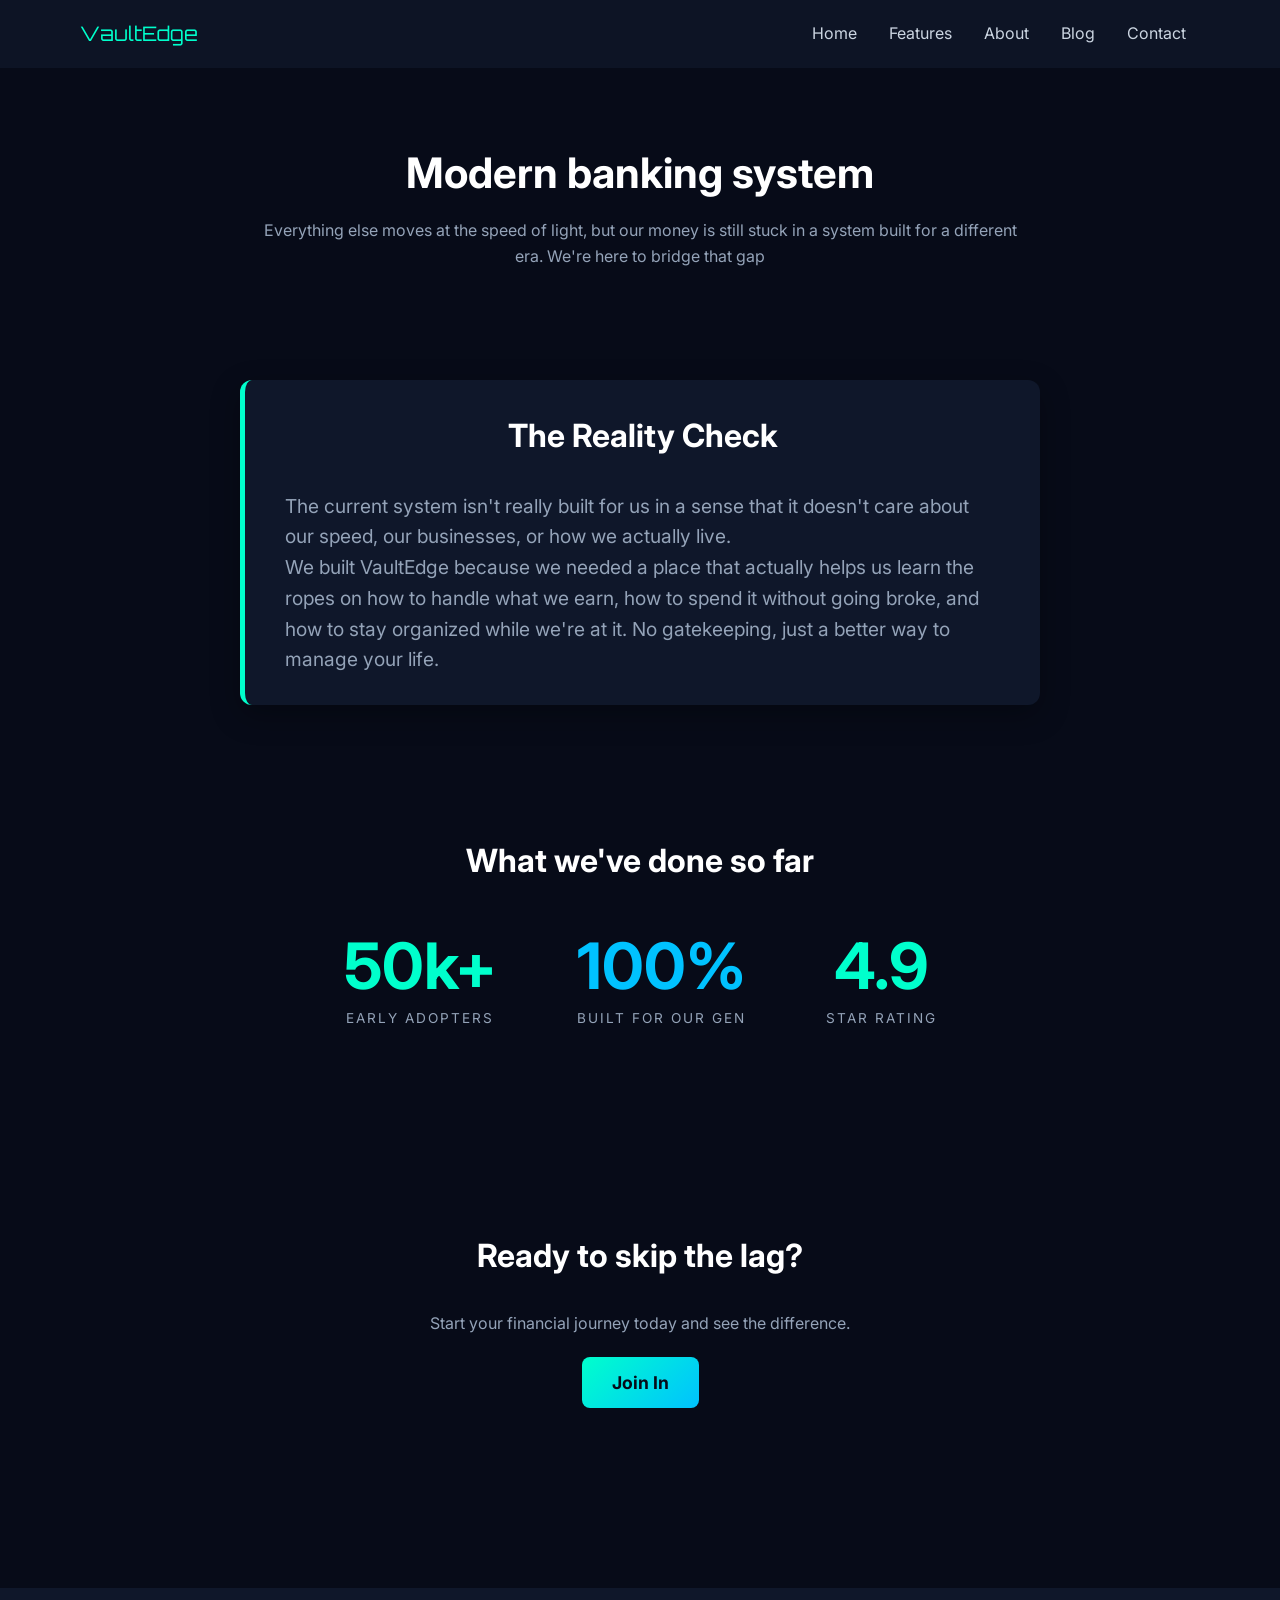
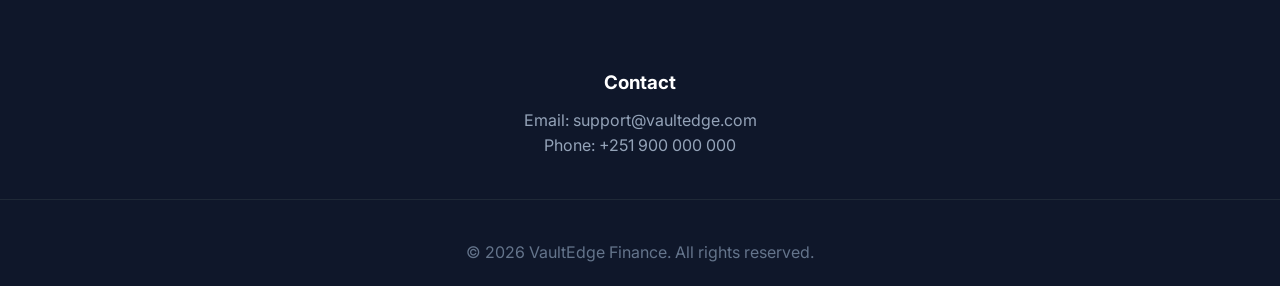
==== about.html @ 32375f2f "Initial commit - website files" ====
<!DOCTYPE html>
<html lang="en">
<head>
    <meta charset="UTF-8">
    <meta name="viewport" content="width=device-width, initial-scale=1.0">
    <title>The VaultEdge Rebellion | Our Story</title>
    <link rel="stylesheet" href="style.css">
</head>
<body>
  <header class="navbar">
    <div class="logo">VaultEdge</div>

    <nav>
        <a href="index.html">Home</a>
        <a href="features.html">Features</a>
        <a href="about.html">About</a>
        <a href="blog.html">Blog</a>
        <a href="contact.html">Contact</a>
    </nav>
</header>

    <section class="about-hero">
        <div class="about-container">
                <h1>Modern banking system </h1>
                <p >
                  Everything else moves at the speed of light, but our money is still stuck in a system built for a different era. We're here to bridge that gap
                </p>
        </div>
    </section>

    <section class="founder-story">
        <div class="founder-container">
            <div class="text-block">
                <h2>The Reality Check</h2>
                  
            <p>The current system isn't really built for us in a sense that it doesn't care about our speed, our businesses, or how we actually live.</p>
            <p>We built VaultEdge because we needed a place that actually helps us learn the ropes on how to handle what we earn, how to spend it without going broke, and how to stay organized while we're at it. No gatekeeping, just a better way to manage your life.</p>
            </div>
        </div>
    </section>

    <section class="action">
        <h2>What we've done so far</h2>
        <div class="stats">
            <div class="stat-item">
                <span style="color: #00ffcc;">50k+</span>
                <p>Early Adopters</p>
            </div>
            <div class="stat-item">
                <span style="color: #00c2ff;">100%</span>
                <p>Built for our Gen</p>
            </div>
            <div class="stat-item">
                <span style="color: #00ffcc;">4.9</span>
                <p>Star Rating</p>
            </div>
        </div>
    </section>

        <section class="info-action">
        <h2>Ready to skip the lag?</h2>
        <p style="margin-bottom: 20px; color: #94a3b8;">Start your financial journey today and see the difference.</p>
        <button style="padding: 15px 30px; font-size: 1.1rem;">Join In</button>
    </section>
    
<footer class="footer">
        <div class="footer-contact">
            <h3>Contact</h3>
            <p>Email: support@vaultedge.com</p>
            <p>Phone: +251 900 000 000</p>
        </div>

        <div class="footer-bottom">
          <p>© 2026 VaultEdge Finance. All rights reserved.</p>
        </div>

</footer>
</body>
</html>
---- style.css ----
/* ================= GOOGLE FONTS ================= */
@import url('https://fonts.googleapis.com/css2?family=Inter:wght@300;400;500;600;700&family=Orbitron:wght@500;700&display=swap');

/* ================= RESET ================= */
* {
    margin: 0;
    padding: 0;
    box-sizing: border-box;
}

/* ================= BODY ================= */
body {
    font-family: 'Inter', sans-serif;
    background: #070b18;
    color: #ffffff;
    line-height: 1.6;
}

/* ================= NAVBAR ================= */
.navbar {
    display: flex;
    justify-content: space-between;
    align-items: center;
    padding: 18px 80px;
    background: rgba(15, 23, 42, 0.8);
    backdrop-filter: blur(10px);
    position: sticky;
    top: 0;
    z-index: 100;
}

.logo {
    font-family: 'Orbitron', sans-serif;
    font-size: 20px;
    color: #00ffcc;
}

nav a {
    margin: 0 14px;
    text-decoration: none;
    color: #cbd5e1;
    transition: 0.3s;
}

nav a:hover {
    color: #00ffcc;
}

/* ================= BUTTON ================= */
button {
    background: linear-gradient(135deg, #00ffcc, #00c2ff);
    border: none;
    padding: 10px 18px;
    border-radius: 8px;
    cursor: pointer;
    font-weight: 600;
    transition: 0.3s;
}

button:hover {
    transform: translateY(-2px);
}

/* ================= HERO ================= */
.hero {
    position: relative;
    height: 100vh;
    display: flex;
    justify-content: space-between;
    align-items: center;
    padding: 80px;
    background: url("images/background1.jpg") center/cover no-repeat;
}

/* DARK OVERLAY */
.hero::before {
    content: "";
    position: absolute;
    inset: 0;
    background: rgba(7, 11, 24, 0.7);
    z-index: 0;
}

.hero > * {
    position: relative;
    z-index: 1;
}

.hero h1 {
    font-size: 48px;
}

.hero p {
    color: #94a3b8;
    max-width: 450px;
    margin: 15px 0;
}

.hero img {
    width: 360px;
    animation: float 3s ease-in-out infinite;
}

/* FLOAT ANIMATION */
@keyframes float {
    0% { transform: translateY(0); }
    50% { transform: translateY(-15px); }
    100% { transform: translateY(0); }
}

/* ================= SECTIONS ================= */
section {
    padding: 80px;
}

h2 {
    font-size: 32px;
    margin-bottom: 30px;
    text-align: center;
}

/* ================= FEATURES ================= */
.features-hero {
    text-align: center;
}
 
.reasons-grid {
    display: grid;
    grid-template-columns: repeat(3, 1fr);
    gap: 25px;
}

.reasons-card {
    background: #0f172a;
    padding: 25px;
    border-radius: 14px;
    text-align: center;
    transition: 0.3s;
}

.reasons-card:hover {
    transform: translateY(-8px);
    border: 1px solid #00ffcc;
}

.reasons-card img {
    width: 60px;
    margin-bottom: 10px;
}

.reasons-card:nth-child(2) {
    background: #111c35;
}

/* About Section */
.action {
    
    padding: 8rem 10%;
    text-align: center;
}

.stats {
    display: flex;
    justify-content: center;
    gap: 4rem;
    margin-top: 3rem;
}

.stats span {
    font-size: 3rem;
    font-weight: 800;
    
}

/* ================= BLOG ================= */
.blog-info{
    text-align: center;
}
.blog-info h1{
    margin-bottom: 20px;
}
.blog-info p{
    color:#94a3b8;
    margin: 0 auto;       
    max-width:750px;
    text-align: center;
}        

.blog {
    padding:40px 60px;

}
.section-title {
    text-align: center;
    margin-bottom: 50px;
    font-size: 2rem;
}
.blog-cards {
    display: grid;
    grid-template-columns: repeat(2, 1fr);
    gap: 40px;
}

.blog-card {
    background: #0f172a;

    border-radius: 15px;
    transition: 0.3s;
    overflow:hidden;

}

.blog-card:hover {
    transform: scale(1.03);
     box-shadow: 0 20px 40px rgba(0, 255, 204, 0.1)

}
.thumbnail {
    position: relative;
    height: 280px;
    width:100%;
}

.thumbnail img {
    display:block;
    width: 100%;
    height: 100%;
    object-fit: cover;
    opacity: 0.7;
    transition: 0.4s;
}

.blog-card:hover .thumbnail img {
    opacity: 1;
    scale: 1.05;
}

.blog-content {
    padding: 30px;
}

.blog-content h3 {
    
    font-size: 1.25rem;
    margin-bottom: 15px;
    color: #ffffff;
}

.blog-content p {
    color: #94a3b8;
    font-size: 0.95rem;
    margin-bottom: 25px;
}

.read-link {
    text-decoration: none;
    color: #00ffcc;
    font-weight: 700;
    font-size: 0.85rem;
    text-transform: uppercase;
    letter-spacing: 1px;
    transition: 0.3s;
}

.read-link:hover {
    color: #00c2ff;
    padding-left: 8px;
}

/* ================= RESPONSIVE ================= */
@media (max-width: 900px) {
    .navbar { padding: 20px 30px; }
    .blog-cards { grid-template-columns: 1fr; }
    .about-hero { padding: 60px 20px; }
}




/* ================= CONTACT ================= */
.contact form {
    display: flex;
    flex-direction: column;
    width: 350px;
    margin: auto;
    gap: 12px;
}

input, textarea {
    padding: 12px;
    border-radius: 8px;
    border: none;
    background: #0f172a;
    color: white;
}

input:focus, textarea:focus {
    outline: 2px solid #00ffcc;
}

/* ================= FOOTER ================= */
.footer {
    padding: 80px 0 20px;
    margin-top: 80px;
    background-color: #0f172a;
    width:100%;
}

.footer-container {
    background-color: #0f172a;
    
    margin: 0 auto;     
    display: flex;
    justify-content: center;
    text-align: center;
    flex-wrap: wrap;
    gap: 40px;
}

.footer-brand h2 {
    color: #00ffcc;
    font-family: 'Orbitron', sans-serif;
}

.footer-brand p {
    color: #94a3b8;
    max-width: 250px;
}

.footer-links a {
    display: block;
    color: #94a3b8;
    text-decoration: none;
    margin: 5px 0;
}

.footer-links a:hover {
    color: #00ffcc;
}

.footer-contact h3,
.footer-links h3 {
    margin-bottom: 10px;
}

.footer-contact {
    text-align: center;
    background-color: #0f172a;
}

.footer-contact p {
    color: #94a3b8;
}

.footer-bottom {
    text-align: center;
    margin-top: 40px;
    padding-top: 40px;
    border-top: 1px solid #1f2937;
    color: #64748b;
    width: 100%;
}

@media (max-width: 1024px) {
    .hero, .about {
        flex-direction: column;
        text-align: center;
    }

    .grid {
        grid-template-columns: repeat(2, 1fr);
    }
}

@media (max-width: 600px) {
    .navbar {
        flex-direction: column;
        padding: 20px;
        gap: 10px;
    }

    .hero {
        flex-direction: column;
        padding: 50px 20px;
    }

    .hero h1 {
        font-size: 32px;
    }

    .grid, .blog-cards {
        grid-template-columns: 1fr;
    }
}

<!-- features page-->

.features-hero {
    text-align: center;
    padding: 80px;
}

.features-hero h1 {
    font-size: 42px;
}

.features-hero p {
    color: #94a3b8;
}

/* FEATURE ROW */
.feature-row {
    display: flex;
    justify-content: space-between;
    align-items: center;
    gap: 60px;
    padding: 80px;
}

/* TEXT */
.feature-text {
    flex: 1;
}

.feature-text p {
    color: #94a3b8;
    margin-top: 10px;
}

/* IMAGE RIGHT SIDE */
.feature-image {
    flex: 1;
    display: flex;
    justify-content: flex-end;
}

.feature-image img {
    width: 80%;
    max-width: 400px;
}

/* ALTERNATE LAYOUT (PRO LOOK) */
.feature-row:nth-child(even) {
    flex-direction: row-reverse;
}

/* MOBILE */
@media (max-width: 600px) {
    .feature-row {
        flex-direction: column;
        text-align: center;
    }

    .feature-image {
        justify-content: center;
    }
}


/* ================= ABOUT page================= */

.about-container {
    max-width: 1200px;
    margin: 0 auto;
    padding: 0 20px;
}

.about-hero {
    padding: 80px 0 80px;
    text-align: center;
}


.about-hero h1 {
    font-size: 42px;
    line-height: 1.2;
    margin-bottom: 20px;
}

.about-container p {
    color: #94a3b8;
    max-width: 780px;
    margin: 0 auto;
    margin: 0 auto;
}

.founder-story {
    padding: 30px 0;
    text-align: center;
    
}

.container {
    max-width: 1100px;
    margin: 0 auto;
    padding: 0 20px;
}

.text-block {
    flex: 1;
    max-width: 800px;
    margin: 0 auto;
    text-align: left;
    background: #0f172a;
    padding: 30px 40px;
    border-radius: 12px;
    box-shadow: 0 10px 30px rgba(0, 0, 0, 0.3);
    border-left: 5px solid #00ffcc; 

}

.text-block p {
    color: #94a3b8;
    margin: 0 auto;
    font-size: 1.2rem;
     line-height: 1.6;

   
}
    
.action {
    padding: 100px 0;
    text-align: center;
}

.action h2 {

    margin-bottom: 35px;
    text-align: center;
}

.stats {
    display: flex;
    justify-content: center;
    gap: 80px;
}

.stat-item span {
    display: block;
    
    font-size: 4rem;
    font-weight: 700;
    line-height: 1;
    margin-bottom: 10px;
}

.stat-item p {
    color: #94a3b8;
    text-transform: uppercase;
    letter-spacing: 2px;
    font-size: 0.85rem;
}


.info-action {
    padding: 100px 0;
    text-align: center;
}



button {
    background: linear-gradient(135deg, #00ffcc, #00c2ff);
    color: #070b18;
    border: none;
    border-radius: 8px;
    cursor: pointer;
    font-weight: 700;
    font-family: 'Inter', sans-serif;
    transition: 0.3s cubic-bezier(0.175, 0.885, 0.32, 1.275);
}

button:hover {
    transform: translateY(-5px);
    box-shadow: 0 10px 20px rgba(0, 255, 204, 0.3);
}

/* ================= RESPONSIVE ================= */
@media (max-width: 1024px) {
    .info-action {
        flex-direction: column;
        text-align: center;
    }
    
    .text-block h2 {
        text-align: center;
    }

    .visual-block {
        justify-content: center;
    }

    .stats {
        flex-direction: column;
        gap: 50px;
    }
    
    .stat-item span {
        font-size: 3rem;
    }
}

@media (max-width: 600px) {
    section {
        padding: 60px 20px;
    }
    
    .about-hero h1 {
        font-size: 32px;
    }
}
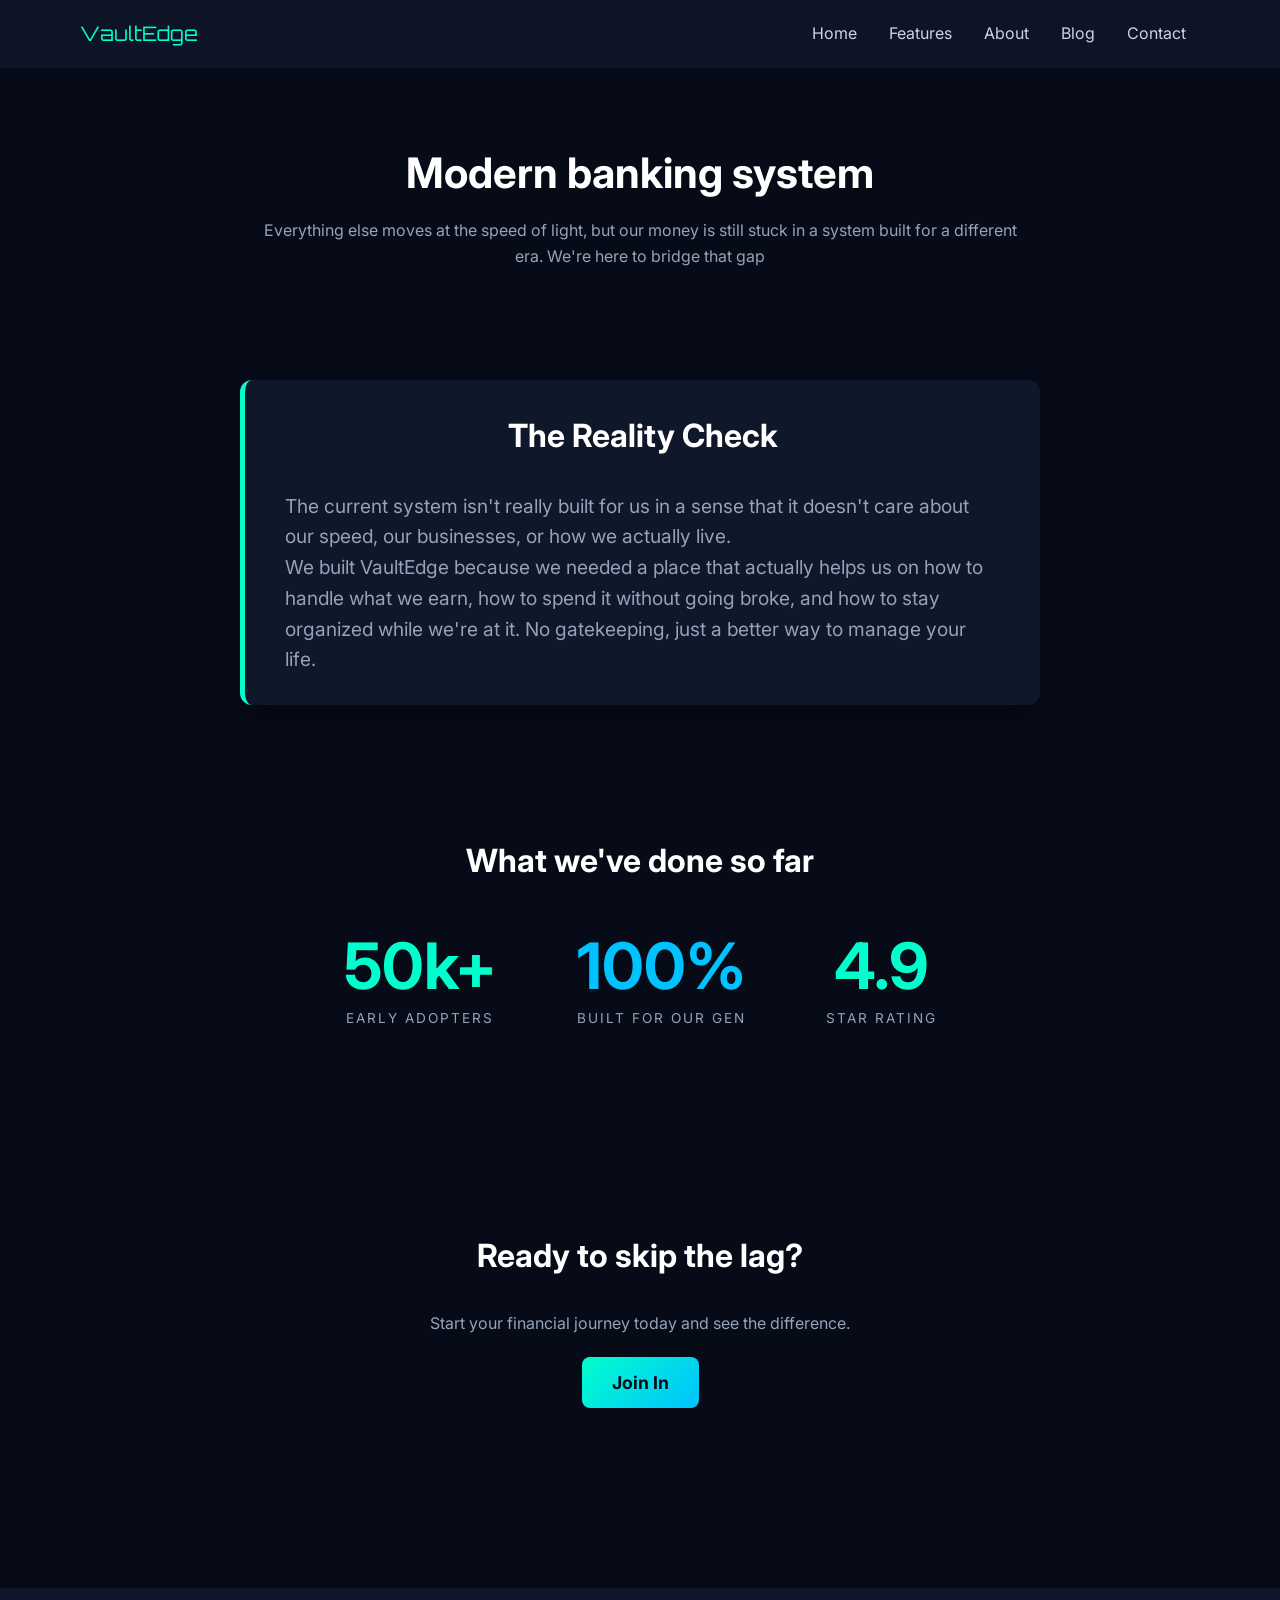
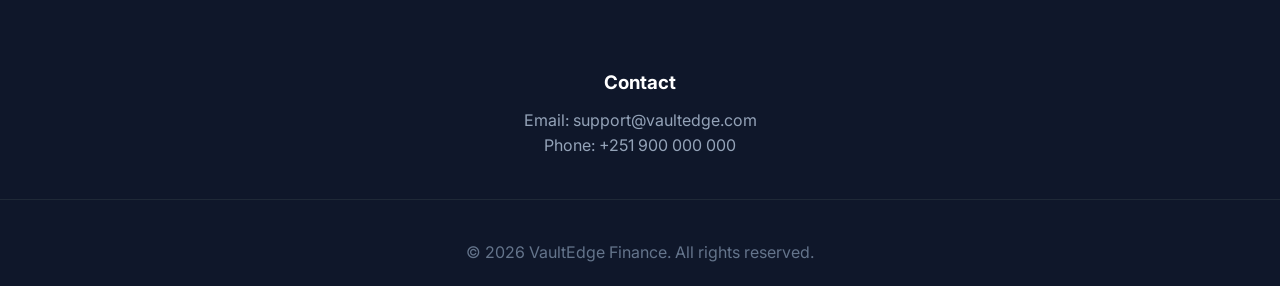
==== commit ed7e0448: "Updated features file" ====
--- a/about.html
+++ b/about.html
@@ -34,7 +34,7 @@
                 <h2>The Reality Check</h2>
                   
             <p>The current system isn't really built for us in a sense that it doesn't care about our speed, our businesses, or how we actually live.</p>
-            <p>We built VaultEdge because we needed a place that actually helps us learn the ropes on how to handle what we earn, how to spend it without going broke, and how to stay organized while we're at it. No gatekeeping, just a better way to manage your life.</p>
+            <p>We built VaultEdge because we needed a place that actually helps us on how to handle what we earn, how to spend it without going broke, and how to stay organized while we're at it. No gatekeeping, just a better way to manage your life.</p>
             </div>
         </div>
     </section>
